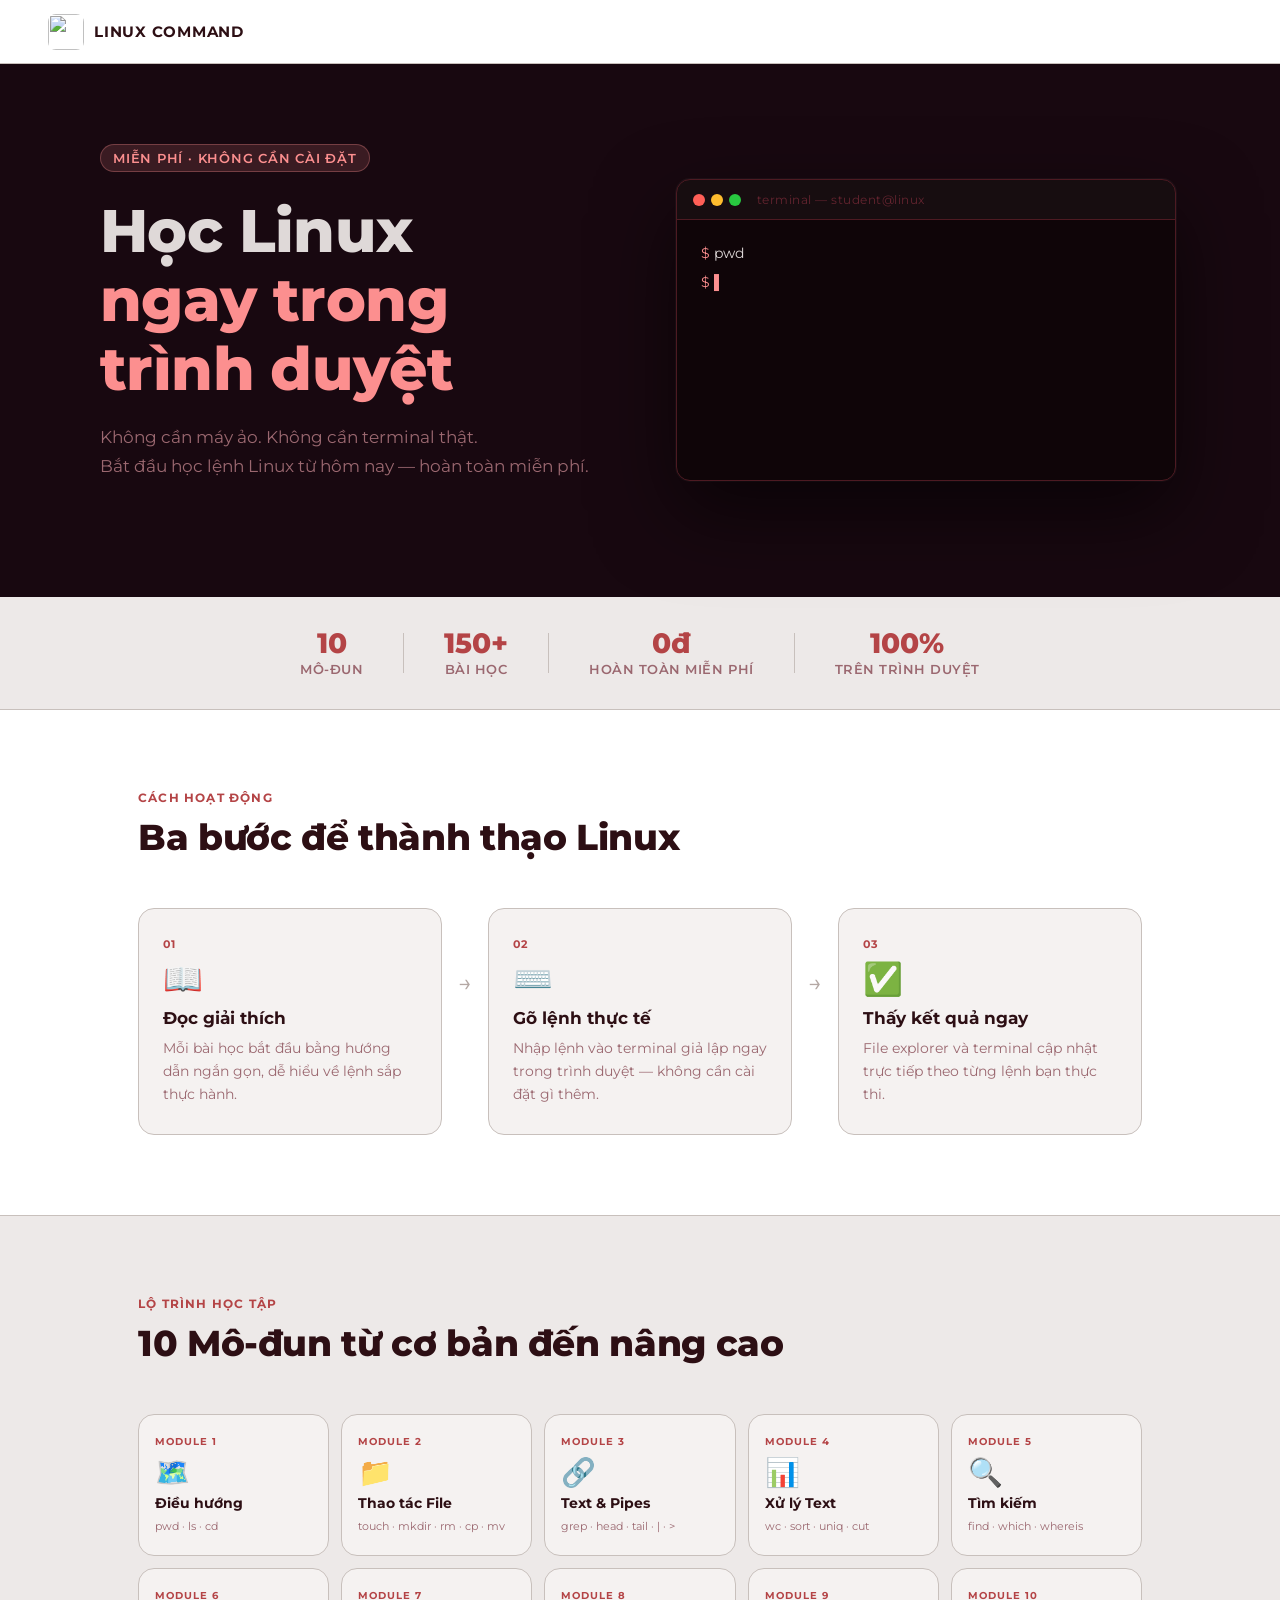
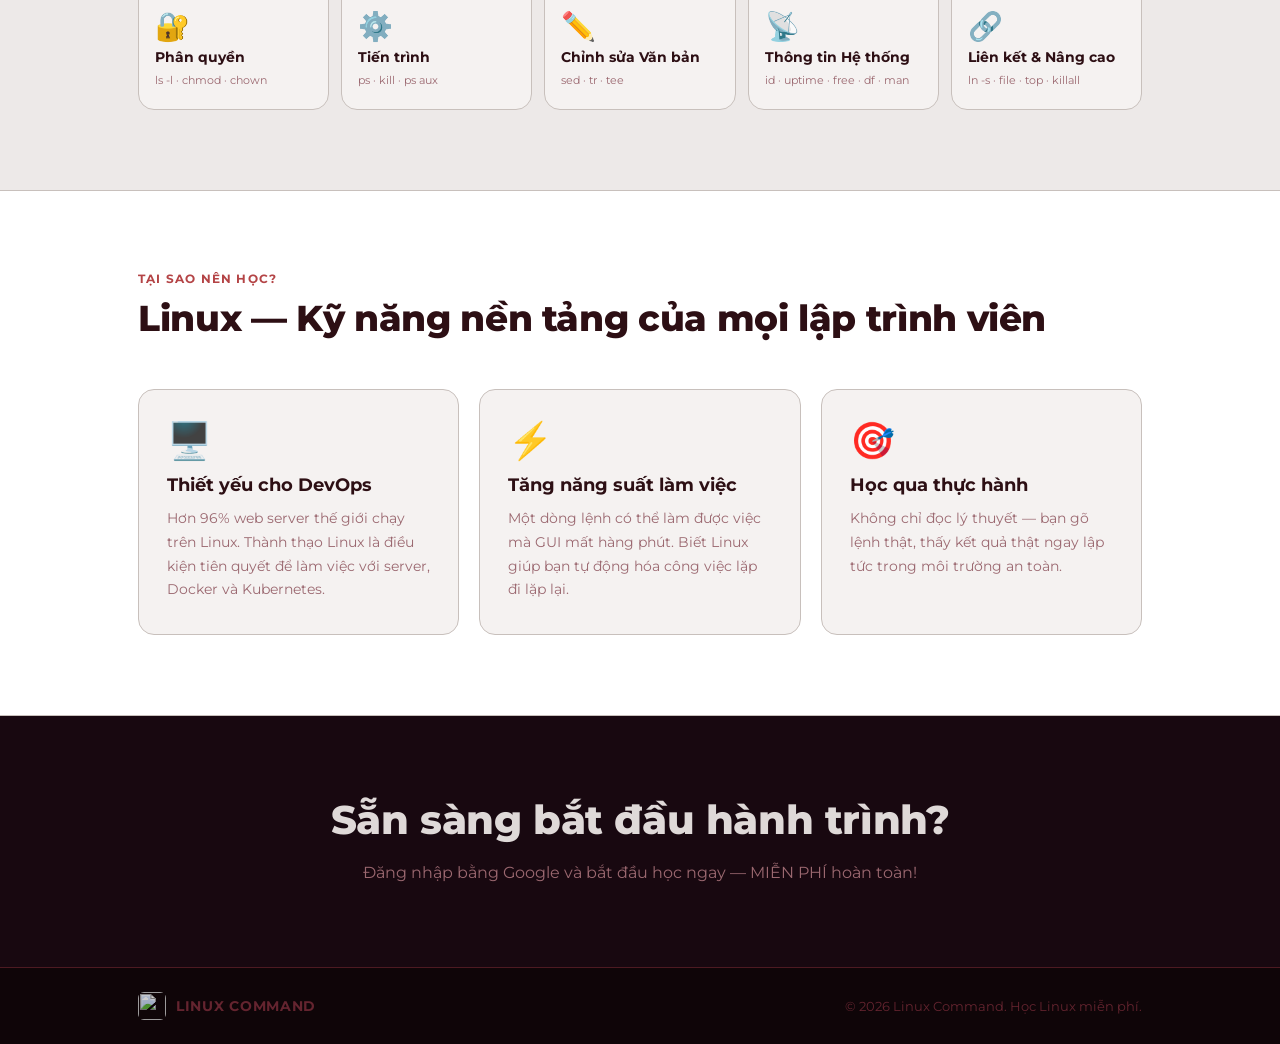
==== landing.html @ 8be02573 "first commit" ====
<!doctype html>
<html lang="vi">
    <head>
        <meta charset="UTF-8" />
        <meta name="viewport" content="width=device-width,initial-scale=1.0" />
        <title>Linux Command — Học Linux trong trình duyệt</title>

        <link rel="apple-touch-icon" sizes="57x57" href="Favicon/apple-icon-57x57.png" />
        <link rel="apple-touch-icon" sizes="60x60" href="Favicon/apple-icon-60x60.png" />
        <link rel="apple-touch-icon" sizes="72x72" href="Favicon/apple-icon-72x72.png" />
        <link rel="apple-touch-icon" sizes="76x76" href="Favicon/apple-icon-76x76.png" />
        <link rel="apple-touch-icon" sizes="114x114" href="Favicon/apple-icon-114x114.png" />
        <link rel="apple-touch-icon" sizes="120x120" href="Favicon/apple-icon-120x120.png" />
        <link rel="apple-touch-icon" sizes="144x144" href="Favicon/apple-icon-144x144.png" />
        <link rel="apple-touch-icon" sizes="152x152" href="Favicon/apple-icon-152x152.png" />
        <link rel="apple-touch-icon" sizes="180x180" href="Favicon/apple-icon-180x180.png" />
        <link rel="icon" type="image/png" sizes="192x192" href="Favicon/android-icon-192x192.png" />
        <link rel="icon" type="image/png" sizes="32x32" href="Favicon/favicon-32x32.png" />
        <link rel="icon" type="image/png" sizes="96x96" href="Favicon/favicon-96x96.png" />
        <link rel="icon" type="image/png" sizes="16x16" href="Favicon/favicon-16x16.png" />
        <link rel="manifest" href="Favicon/manifest.json" />
        <meta name="msapplication-TileColor" content="#280C10" />
        <meta name="msapplication-TileImage" content="Favicon/ms-icon-144x144.png" />
        <meta name="theme-color" content="#280C10" />

        <link rel="preconnect" href="https://fonts.googleapis.com" />
        <link rel="preconnect" href="https://fonts.gstatic.com" crossorigin />
        <link
            href="https://fonts.googleapis.com/css2?family=Montserrat:ital,wght@0,100..900;1,100..900&display=swap"
            rel="stylesheet"
        />

        <link rel="stylesheet" href="css/theme.css" />
        <link rel="stylesheet" href="css/animations.css" />
        <link rel="stylesheet" href="css/landing.css" />

        <script
            src="https://accounts.google.com/gsi/client"
            async
            onload="if (window._onGisLoad) window._onGisLoad();"
        ></script>
    </head>
    <body>
        <!-- ═══════════ NAV ═══════════ -->
        <header class="lnd-nav">
            <a class="lnd-nav-brand" href="landing.html">
                <img src="Logo.png" alt="" class="lnd-nav-logo" />
                <span class="lnd-nav-name">Linux Command</span>
            </a>
            <div id="gsi-btn-nav" class="lnd-nav-gsi"></div>
        </header>

        <!-- ═══════════ HERO ═══════════ -->
        <section class="lnd-hero">
            <div class="lnd-hero-cols">
                <div class="lnd-hero-content">
                    <div class="lnd-hero-badge">
                        Miễn phí · Không cần cài đặt
                    </div>
                    <h1 class="lnd-hero-h1">
                        Học Linux<br />
                        <span class="lnd-hero-accent"
                            >ngay trong trình&nbsp;duyệt</span
                        >
                    </h1>
                    <p class="lnd-hero-sub">
                        Không cần máy ảo. Không cần terminal thật.<br />
                        Bắt đầu học lệnh Linux từ hôm nay — hoàn toàn miễn phí.
                    </p>
                </div>

                <div class="lnd-hero-visual">
                    <div class="hero-term">
                        <div class="ht-bar">
                            <span class="ht-dot ht-red"></span>
                            <span class="ht-dot ht-yellow"></span>
                            <span class="ht-dot ht-green"></span>
                            <span class="ht-bar-label"
                                >terminal — student@linux</span
                            >
                        </div>
                        <div class="ht-body">
                            <div id="hero-term-lines"></div>
                            <div class="ht-cursor-row">
                                <span class="ht-ps">$ </span>
                                <span class="ht-blink">▌</span>
                            </div>
                        </div>
                    </div>
                </div>
            </div>
        </section>

        <!-- ═══════════ STATS ═══════════ -->
        <div class="lnd-stats">
            <div class="lnd-inner lnd-stats-inner">
                <div class="lnd-stat">
                    <span class="lnd-stat-n">10</span>
                    <span class="lnd-stat-l">Mô-đun</span>
                </div>
                <span class="lnd-stat-div"></span>
                <div class="lnd-stat">
                    <span class="lnd-stat-n">150+</span>
                    <span class="lnd-stat-l">Bài học</span>
                </div>
                <span class="lnd-stat-div"></span>
                <div class="lnd-stat">
                    <span class="lnd-stat-n">0đ</span>
                    <span class="lnd-stat-l">Hoàn toàn miễn phí</span>
                </div>
                <span class="lnd-stat-div"></span>
                <div class="lnd-stat">
                    <span class="lnd-stat-n">100%</span>
                    <span class="lnd-stat-l">Trên trình duyệt</span>
                </div>
            </div>
        </div>

        <!-- ═══════════ HOW IT WORKS ═══════════ -->
        <section class="lnd-how">
            <div class="lnd-inner">
                <div class="lnd-label">Cách hoạt động</div>
                <h2 class="lnd-h2">Ba bước để thành thạo Linux</h2>
                <div class="lnd-steps">
                    <div class="lnd-step">
                        <div class="lnd-step-n">01</div>
                        <div class="lnd-step-icon">📖</div>
                        <h3 class="lnd-step-h">Đọc giải thích</h3>
                        <p class="lnd-step-p">
                            Mỗi bài học bắt đầu bằng hướng dẫn ngắn gọn, dễ hiểu
                            về lệnh sắp thực hành.
                        </p>
                    </div>
                    <div class="lnd-step-arr">→</div>
                    <div class="lnd-step">
                        <div class="lnd-step-n">02</div>
                        <div class="lnd-step-icon">⌨️</div>
                        <h3 class="lnd-step-h">Gõ lệnh thực tế</h3>
                        <p class="lnd-step-p">
                            Nhập lệnh vào terminal giả lập ngay trong
                            trình&nbsp;duyệt — không cần cài đặt gì thêm.
                        </p>
                    </div>
                    <div class="lnd-step-arr">→</div>
                    <div class="lnd-step">
                        <div class="lnd-step-n">03</div>
                        <div class="lnd-step-icon">✅</div>
                        <h3 class="lnd-step-h">Thấy kết quả ngay</h3>
                        <p class="lnd-step-p">
                            File explorer và terminal cập nhật trực tiếp theo
                            từng lệnh bạn thực thi.
                        </p>
                    </div>
                </div>
            </div>
        </section>

        <!-- ═══════════ MODULES ═══════════ -->
        <section class="lnd-modules">
            <div class="lnd-inner">
                <div class="lnd-label">Lộ trình học tập</div>
                <h2 class="lnd-h2">10 Mô-đun từ cơ bản đến nâng&nbsp;cao</h2>
                <div class="lnd-mod-grid" id="lnd-mod-grid"></div>
            </div>
        </section>

        <!-- ═══════════ WHY ═══════════ -->
        <section class="lnd-why">
            <div class="lnd-inner">
                <div class="lnd-label">Tại sao nên học?</div>
                <h2 class="lnd-h2">
                    Linux — Kỹ năng nền tảng của mọi lập trình viên
                </h2>
                <div class="lnd-why-cards">
                    <div class="lnd-why-card">
                        <div class="lnd-why-icon">🖥️</div>
                        <h3>Thiết yếu cho DevOps</h3>
                        <p>
                            Hơn 96% web server thế giới chạy trên Linux. Thành
                            thạo Linux là điều kiện tiên quyết để làm việc với
                            server, Docker và Kubernetes.
                        </p>
                    </div>
                    <div class="lnd-why-card">
                        <div class="lnd-why-icon">⚡</div>
                        <h3>Tăng năng suất làm việc</h3>
                        <p>
                            Một dòng lệnh có thể làm được việc mà GUI mất hàng
                            phút. Biết Linux giúp bạn tự động hóa công việc lặp
                            đi lặp lại.
                        </p>
                    </div>
                    <div class="lnd-why-card">
                        <div class="lnd-why-icon">🎯</div>
                        <h3>Học qua thực hành</h3>
                        <p>
                            Không chỉ đọc lý thuyết — bạn gõ lệnh thật, thấy kết
                            quả thật ngay lập tức trong môi trường an toàn.
                        </p>
                    </div>
                </div>
            </div>
        </section>

        <!-- ═══════════ CTA ═══════════ -->
        <section class="lnd-cta">
            <div class="lnd-inner lnd-cta-inner">
                <h2 class="lnd-cta-h2">Sẵn sàng bắt đầu hành&nbsp;trình?</h2>
                <p class="lnd-cta-p">
                    Đăng nhập bằng Google và bắt đầu học ngay — MIỄN PHÍ hoàn
                    toàn!
                </p>
            </div>
        </section>

        <!-- ═══════════ FOOTER ═══════════ -->
        <footer class="lnd-footer">
            <div class="lnd-inner lnd-footer-inner">
                <div class="lnd-footer-brand">
                    <img src="Logo.png" alt="" class="lnd-footer-logo" />
                    <span class="lnd-footer-name">Linux Command</span>
                </div>
                <span class="lnd-footer-copy"
                    >© 2026 Linux Command. Học Linux miễn phí.</span
                >
            </div>
        </footer>

        <script type="module" src="js/landing.js"></script>
    </body>
</html>
---- css/theme.css ----
* {
    box-sizing: border-box;
    margin: 0;
    padding: 0;
}

:root {
    --bg: #ffffff;
    --bg2: #ede9e8;
    --bg3: #f5f2f1;
    --bg4: #faf8f7;
    --line: #c8c0bc;
    --line2: #b4a8a4;
    --line3: #9c8c88;

    --text: #2d0f14;
    --text2: #64242f;
    --text3: #9b6870;
    --text4: #b89498;

    --green: #b44446;
    --green2: #9c3638;
    --green3: #fce8e8;
    --green-bg: rgba(180, 68, 70, 0.08);

    --blue: #fc8f8f;
    --blue2: #e87272;
    --blue-bg: rgba(252, 143, 143, 0.12);

    --amber: #c07040;
    --amber2: #a05c30;
    --amber-bg: rgba(192, 112, 64, 0.08);

    --violet: #64242f;
    --violet2: #4d1a22;
    --violet-bg: rgba(100, 36, 47, 0.08);

    --cyan: #fc8f8f;
    --red: #c0302c;
    --red-bg: rgba(192, 48, 44, 0.08);

    --r: 10px;
    --r2: 16px;
    --r3: 22px;

    --mono: "Montserrat", sans-serif;
    --sans: "Montserrat", sans-serif;
}

html,
body {
    height: 100%;
    background: var(--bg);
    color: var(--text);
    font-family: var(--sans);
}

a {
    color: var(--text);
    text-decoration: none;
}
a:hover {
    color: var(--text2);
}
---- css/animations.css ----
@keyframes pulse {
    0%,
    100% {
        opacity: 1;
        box-shadow: 0 0 8px var(--green);
    }
    50% {
        opacity: 0.5;
        box-shadow: 0 0 3px var(--green);
    }
}

@keyframes fadeIn {
    from {
        opacity: 0;
        transform: translateY(-4px);
    }
    to {
        opacity: 1;
        transform: none;
    }
}

@keyframes bounce {
    from {
        transform: translateY(0);
    }
    to {
        transform: translateY(-6px);
    }
}

@keyframes fcIn {
    from {
        opacity: 0;
        transform: scale(0.94);
    }
    to {
        opacity: 1;
        transform: scale(1);
    }
}

@keyframes newItem {
    0% {
        opacity: 0;
        transform: scale(0.8);
        box-shadow: 0 0 0 0 rgba(180, 68, 70, 0.5);
    }
    60% {
        transform: scale(1.04);
        box-shadow: 0 0 20px 4px rgba(180, 68, 70, 0.2);
    }
    100% {
        opacity: 1;
        transform: scale(1);
        box-shadow: none;
    }
}
---- css/landing.css ----
/* ── Shared inner wrapper ───────────────────────────────── */
.lnd-inner {
    max-width: 1100px;
    margin: 0 auto;
    padding: 80px 48px;
}

/* ── Nav ────────────────────────────────────────────────── */
.lnd-nav {
    position: fixed;
    top: 0;
    left: 0;
    right: 0;
    z-index: 100;
    display: flex;
    align-items: center;
    justify-content: space-between;
    padding: 0 48px;
    height: 64px;
    background: var(--bg);
    border-bottom: 1px solid var(--line);
}
.lnd-nav-brand {
    display: flex;
    align-items: center;
    gap: 10px;
    text-decoration: none;
    color: var(--text);
}
.lnd-nav-brand:hover .lnd-nav-name {
    color: var(--green);
}
.lnd-nav-logo {
    width: 36px;
    height: 36px;
    border-radius: 8px;
    display: block;
    transition: opacity 0.2s;
}
.lnd-nav-brand:hover .lnd-nav-logo {
    opacity: 0.85;
}
.lnd-nav-name {
    font-size: 15px;
    font-weight: 700;
    letter-spacing: 0.05em;
    text-transform: uppercase;
    transition: color 0.2s;
}
.lnd-nav-gsi {
    display: flex;
    align-items: center;
    min-height: 44px;
    border-radius: 10px;
}

/* ── Hero ───────────────────────────────────────────────── */
.lnd-hero {
    background: #180810;
    width: 100%;
    margin-top: 64px;
}
.lnd-hero-cols {
    max-width: 1200px;
    margin: 0 auto;
    padding: 80px 60px;
    display: flex;
    align-items: center;
    gap: 64px;
}
.lnd-hero-content {
    flex: 1;
    min-width: 0;
}
.lnd-hero-visual {
    flex: 1;
    min-width: 0;
    display: flex;
    justify-content: center;
}

.lnd-hero-badge {
    display: inline-block;
    background: rgba(252, 143, 143, 0.15);
    border: 1px solid rgba(252, 143, 143, 0.3);
    color: #fc8f8f;
    font-size: 13px;
    font-weight: 600;
    letter-spacing: 0.06em;
    text-transform: uppercase;
    padding: 5px 12px;
    border-radius: 999px;
    margin-bottom: 24px;
}
.lnd-hero-h1 {
    font-size: clamp(36px, 5vw, 60px);
    font-weight: 800;
    line-height: 1.15;
    color: #dfd9d8;
    margin-bottom: 20px;
    letter-spacing: -0.01em;
}
.lnd-hero-accent {
    color: #fc8f8f;
}
.lnd-hero-sub {
    font-size: 17px;
    color: #9b6870;
    line-height: 1.7;
    margin-bottom: 36px;
}
.lnd-hero-cta {
    display: flex;
    gap: 12px;
    align-items: center;
    min-height: 44px;
}

/* ── Hero terminal ──────────────────────────────────────── */
.hero-term {
    background: #0f0508;
    border: 1px solid #4d1a22;
    border-radius: 14px;
    overflow: hidden;
    font-family: var(--mono);
    width: 100%;
    max-width: 500px;
    box-shadow:
        0 32px 80px rgba(0, 0, 0, 0.6),
        0 0 0 1px rgba(255, 255, 255, 0.04);
}
.ht-bar {
    display: flex;
    align-items: center;
    gap: 6px;
    padding: 12px 16px;
    background: rgba(255, 255, 255, 0.03);
    border-bottom: 1px solid #4d1a22;
}
.ht-dot {
    width: 12px;
    height: 12px;
    border-radius: 50%;
    background: #4d1a22;
}
.ht-red {
    background: #ff5f57;
}
.ht-yellow {
    background: #febc2e;
}
.ht-green {
    background: #28c840;
}
.ht-bar-label {
    margin-left: 10px;
    font-size: 12px;
    color: #64242f;
    letter-spacing: 0.04em;
}
.ht-body {
    padding: 20px 24px 24px;
    min-height: 260px;
    font-size: 14px;
    line-height: 1.9;
}
.ht-line {
    display: block;
}
.ht-cmd .ht-ps {
    color: #fc8f8f;
}
.ht-cmd .ht-txt {
    color: #dfd9d8;
}
.ht-out .ht-txt {
    color: #9b6870;
}
.ht-cursor-row {
    color: #fc8f8f;
    margin-top: 2px;
}
.ht-blink {
    animation: htBlink 1s step-start infinite;
}
@keyframes htBlink {
    0%,
    100% {
        opacity: 1;
    }
    50% {
        opacity: 0;
    }
}

/* ── Stats ──────────────────────────────────────────────── */
.lnd-stats {
    background: var(--bg2);
    border-bottom: 1px solid var(--line);
}
.lnd-stats-inner {
    display: flex;
    align-items: center;
    justify-content: center;
    gap: 0;
    padding: 32px 48px !important;
    flex-wrap: wrap;
    row-gap: 20px;
}
.lnd-stat {
    display: flex;
    flex-direction: column;
    align-items: center;
    gap: 4px;
    padding: 0 40px;
}
.lnd-stat-n {
    font-size: 28px;
    font-weight: 800;
    color: var(--green);
    line-height: 1;
}
.lnd-stat-l {
    font-size: 13px;
    color: var(--text3);
    letter-spacing: 0.04em;
    text-transform: uppercase;
    font-weight: 600;
}
.lnd-stat-div {
    width: 1px;
    height: 40px;
    background: var(--line);
    flex-shrink: 0;
}

/* ── Section shared ─────────────────────────────────────── */
.lnd-label {
    font-size: 12px;
    font-weight: 700;
    letter-spacing: 0.1em;
    text-transform: uppercase;
    color: var(--green);
    margin-bottom: 10px;
}
.lnd-h2 {
    font-size: clamp(24px, 3vw, 36px);
    font-weight: 800;
    color: var(--text);
    line-height: 1.25;
    margin-bottom: 48px;
    letter-spacing: -0.01em;
}

/* ── How it works ───────────────────────────────────────── */
.lnd-how {
    background: var(--bg);
    border-bottom: 1px solid var(--line);
}
.lnd-steps {
    display: flex;
    align-items: flex-start;
    gap: 16px;
}
.lnd-step {
    flex: 1;
    background: var(--bg3);
    border: 1px solid var(--line);
    border-radius: var(--r2);
    padding: 28px 24px;
    transition:
        border-color 0.2s,
        transform 0.2s;
}
.lnd-step:hover {
    border-color: var(--green3);
    transform: translateY(-3px);
}
.lnd-step-n {
    font-family: var(--mono);
    font-size: 11px;
    font-weight: 700;
    letter-spacing: 0.1em;
    color: var(--green);
    margin-bottom: 12px;
}
.lnd-step-icon {
    font-size: 32px;
    margin-bottom: 12px;
    line-height: 1;
}
.lnd-step-h {
    font-size: 17px;
    font-weight: 700;
    color: var(--text);
    margin-bottom: 8px;
    line-height: 1.3;
}
.lnd-step-p {
    font-size: 14px;
    color: var(--text3);
    line-height: 1.65;
}
.lnd-step-arr {
    font-size: 24px;
    color: var(--line2);
    flex-shrink: 0;
    padding-top: 60px;
    align-self: flex-start;
}

/* ── Modules ─────────────────────────────────────────────── */
.lnd-modules {
    background: var(--bg2);
    border-bottom: 1px solid var(--line);
}
.lnd-mod-grid {
    display: grid;
    grid-template-columns: repeat(5, 1fr);
    gap: 12px;
}
.lnd-mod-card {
    background: var(--bg3);
    border: 1px solid var(--line);
    border-radius: var(--r2);
    padding: 20px 16px;
    transition:
        border-color 0.2s,
        transform 0.2s;
}
.lnd-mod-card:hover {
    border-color: var(--green3);
    transform: translateY(-2px);
}
.lnd-mod-num {
    font-family: var(--mono);
    font-size: 10px;
    font-weight: 700;
    letter-spacing: 0.1em;
    color: var(--green);
    margin-bottom: 10px;
}
.lnd-mod-icon {
    font-size: 28px;
    line-height: 1;
    margin-bottom: 8px;
}
.lnd-mod-title {
    font-size: 14px;
    font-weight: 700;
    color: var(--text);
    margin-bottom: 6px;
    line-height: 1.3;
}
.lnd-mod-cmds {
    font-family: var(--mono);
    font-size: 11px;
    color: var(--text3);
    line-height: 1.5;
}

/* ── Why learn ──────────────────────────────────────────── */
.lnd-why {
    background: var(--bg);
    border-bottom: 1px solid var(--line);
}
.lnd-why-cards {
    display: grid;
    grid-template-columns: repeat(3, 1fr);
    gap: 20px;
}
.lnd-why-card {
    background: var(--bg3);
    border: 1px solid var(--line);
    border-radius: var(--r2);
    padding: 32px 28px;
    transition:
        border-color 0.2s,
        transform 0.2s;
}
.lnd-why-card:hover {
    border-color: var(--green3);
    transform: translateY(-3px);
}
.lnd-why-icon {
    font-size: 36px;
    margin-bottom: 16px;
    line-height: 1;
}
.lnd-why-card h3 {
    font-size: 18px;
    font-weight: 700;
    color: var(--text);
    margin-bottom: 10px;
    line-height: 1.3;
}
.lnd-why-card p {
    font-size: 14px;
    color: var(--text3);
    line-height: 1.7;
}

/* ── CTA ─────────────────────────────────────────────────── */
.lnd-cta {
    background: #180810;
}
.lnd-cta-inner {
    text-align: center;
    display: flex;
    flex-direction: column;
    align-items: center;
    gap: 16px;
}
.lnd-cta-h2 {
    font-size: clamp(26px, 3.5vw, 40px);
    font-weight: 800;
    color: #dfd9d8;
    line-height: 1.2;
    letter-spacing: -0.01em;
    margin: 0;
}
.lnd-cta-p {
    font-size: 16px;
    color: #9b6870;
    line-height: 1.65;
    margin: 0;
}

/* ── Footer ──────────────────────────────────────────────── */
.lnd-footer {
    background: #0f0508;
    border-top: 1px solid #4d1a22;
}
.lnd-footer-inner {
    display: flex;
    align-items: center;
    justify-content: space-between;
    padding: 24px 48px !important;
    flex-wrap: wrap;
    gap: 16px;
}
.lnd-footer-brand {
    display: flex;
    align-items: center;
    gap: 10px;
}
.lnd-footer-logo {
    width: 28px;
    height: 28px;
    border-radius: 6px;
    opacity: 0.8;
}
.lnd-footer-name {
    font-size: 14px;
    font-weight: 700;
    color: #64242f;
    letter-spacing: 0.05em;
    text-transform: uppercase;
}
.lnd-footer-copy {
    font-size: 13px;
    color: #64242f;
}

/* ── Responsive ──────────────────────────────────────────── */
@media (max-width: 960px) {
    .lnd-hero-cols {
        flex-direction: column;
        padding: 60px 32px;
        gap: 48px;
    }
    .lnd-hero-visual {
        width: 100%;
    }
    .hero-term {
        max-width: 100%;
    }
    .lnd-steps {
        flex-direction: column;
        gap: 12px;
    }
    .lnd-step-arr {
        display: none;
    }
    .lnd-mod-grid {
        grid-template-columns: repeat(2, 1fr);
    }
    .lnd-why-cards {
        grid-template-columns: 1fr;
    }
}

@media (max-width: 640px) {
    .lnd-nav {
        padding: 0 20px;
    }
    .lnd-nav-name {
        display: none;
    }
    .lnd-inner {
        padding: 60px 20px;
    }
    .lnd-stats-inner {
        padding: 24px 20px !important;
        gap: 0;
        column-gap: 0;
    }
    .lnd-stat {
        padding: 0 20px;
    }
    .lnd-stat-div {
        height: 32px;
    }
    .lnd-mod-grid {
        grid-template-columns: 1fr 1fr;
    }
    .lnd-footer-inner {
        padding: 20px !important;
        flex-direction: column;
        align-items: flex-start;
    }
}
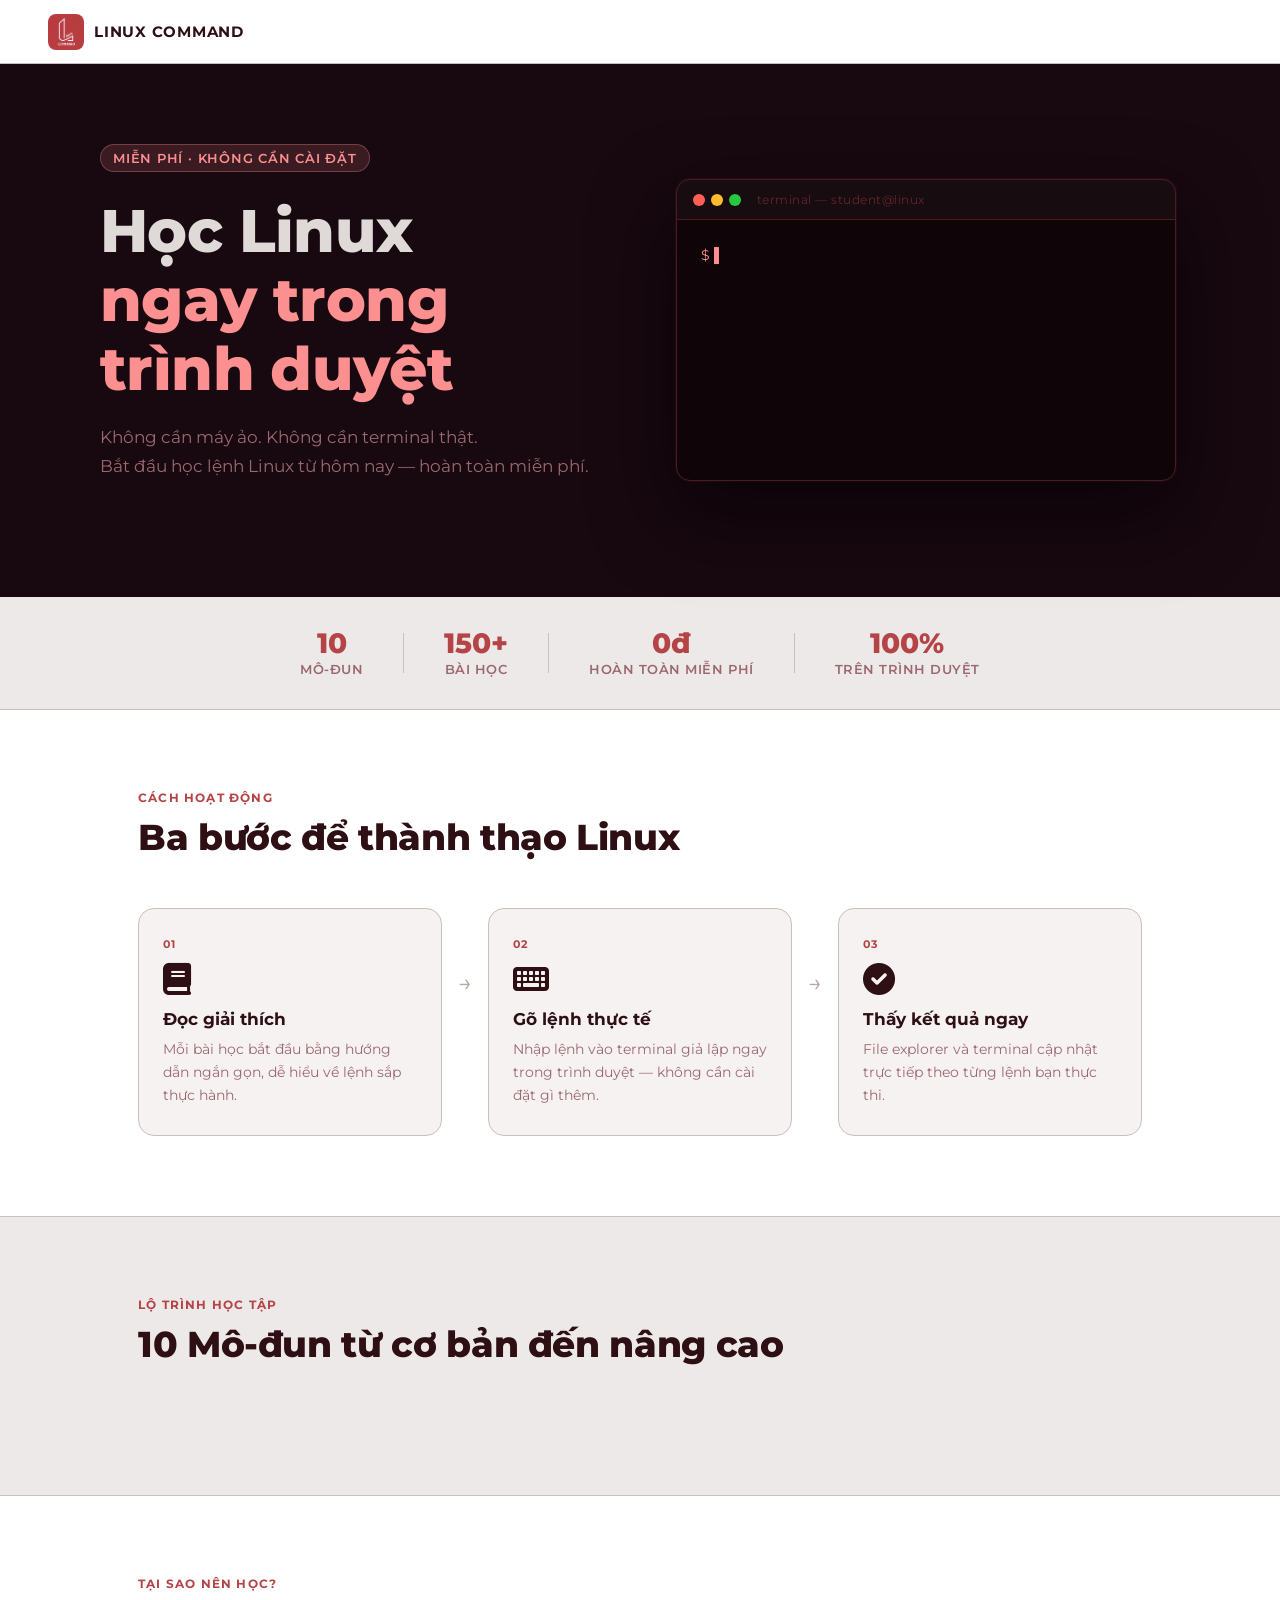
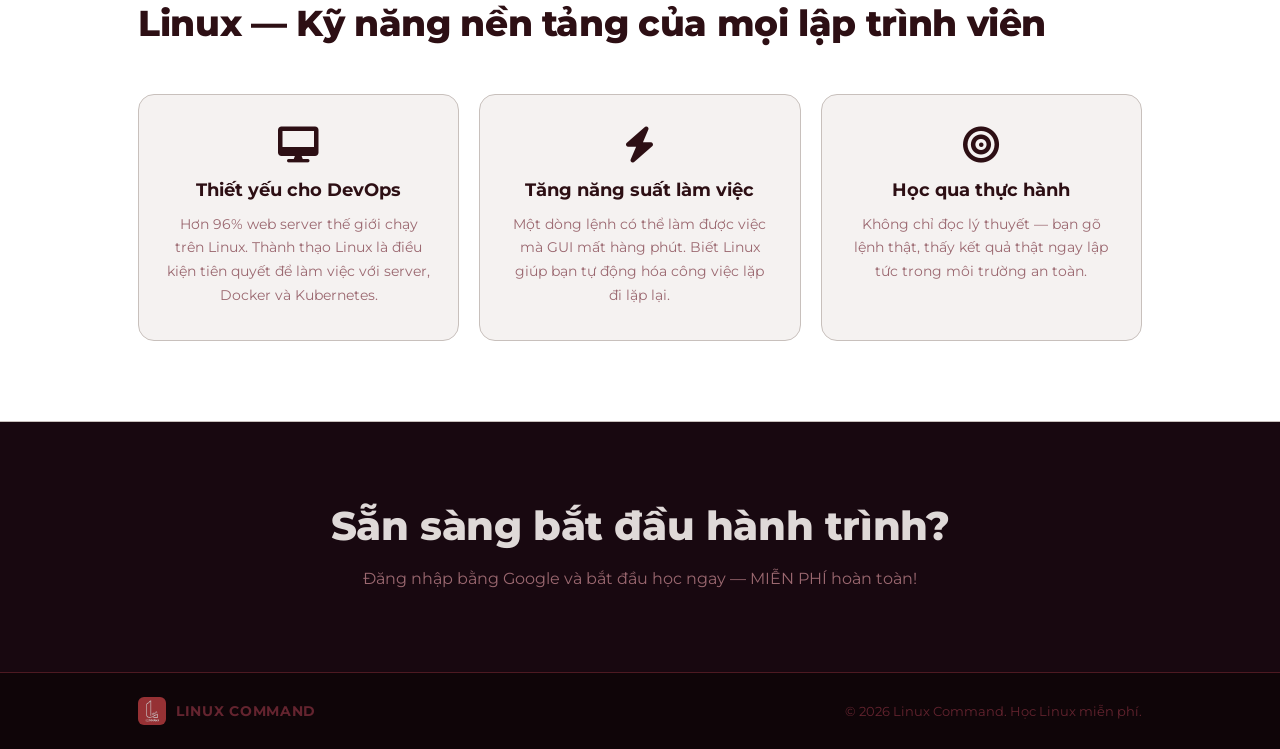
==== commit 659dbb4e: "update landing page styles and content" ====
--- a/landing.html
+++ b/landing.html
@@ -5,22 +5,81 @@
         <meta name="viewport" content="width=device-width,initial-scale=1.0" />
         <title>Linux Command — Học Linux trong trình duyệt</title>
 
-        <link rel="apple-touch-icon" sizes="57x57" href="Favicon/apple-icon-57x57.png" />
-        <link rel="apple-touch-icon" sizes="60x60" href="Favicon/apple-icon-60x60.png" />
-        <link rel="apple-touch-icon" sizes="72x72" href="Favicon/apple-icon-72x72.png" />
-        <link rel="apple-touch-icon" sizes="76x76" href="Favicon/apple-icon-76x76.png" />
-        <link rel="apple-touch-icon" sizes="114x114" href="Favicon/apple-icon-114x114.png" />
-        <link rel="apple-touch-icon" sizes="120x120" href="Favicon/apple-icon-120x120.png" />
-        <link rel="apple-touch-icon" sizes="144x144" href="Favicon/apple-icon-144x144.png" />
-        <link rel="apple-touch-icon" sizes="152x152" href="Favicon/apple-icon-152x152.png" />
-        <link rel="apple-touch-icon" sizes="180x180" href="Favicon/apple-icon-180x180.png" />
-        <link rel="icon" type="image/png" sizes="192x192" href="Favicon/android-icon-192x192.png" />
-        <link rel="icon" type="image/png" sizes="32x32" href="Favicon/favicon-32x32.png" />
-        <link rel="icon" type="image/png" sizes="96x96" href="Favicon/favicon-96x96.png" />
-        <link rel="icon" type="image/png" sizes="16x16" href="Favicon/favicon-16x16.png" />
+        <link
+            rel="apple-touch-icon"
+            sizes="57x57"
+            href="Favicon/apple-icon-57x57.png"
+        />
+        <link
+            rel="apple-touch-icon"
+            sizes="60x60"
+            href="Favicon/apple-icon-60x60.png"
+        />
+        <link
+            rel="apple-touch-icon"
+            sizes="72x72"
+            href="Favicon/apple-icon-72x72.png"
+        />
+        <link
+            rel="apple-touch-icon"
+            sizes="76x76"
+            href="Favicon/apple-icon-76x76.png"
+        />
+        <link
+            rel="apple-touch-icon"
+            sizes="114x114"
+            href="Favicon/apple-icon-114x114.png"
+        />
+        <link
+            rel="apple-touch-icon"
+            sizes="120x120"
+            href="Favicon/apple-icon-120x120.png"
+        />
+        <link
+            rel="apple-touch-icon"
+            sizes="144x144"
+            href="Favicon/apple-icon-144x144.png"
+        />
+        <link
+            rel="apple-touch-icon"
+            sizes="152x152"
+            href="Favicon/apple-icon-152x152.png"
+        />
+        <link
+            rel="apple-touch-icon"
+            sizes="180x180"
+            href="Favicon/apple-icon-180x180.png"
+        />
+        <link
+            rel="icon"
+            type="image/png"
+            sizes="192x192"
+            href="Favicon/android-icon-192x192.png"
+        />
+        <link
+            rel="icon"
+            type="image/png"
+            sizes="32x32"
+            href="Favicon/favicon-32x32.png"
+        />
+        <link
+            rel="icon"
+            type="image/png"
+            sizes="96x96"
+            href="Favicon/favicon-96x96.png"
+        />
+        <link
+            rel="icon"
+            type="image/png"
+            sizes="16x16"
+            href="Favicon/favicon-16x16.png"
+        />
         <link rel="manifest" href="Favicon/manifest.json" />
         <meta name="msapplication-TileColor" content="#280C10" />
-        <meta name="msapplication-TileImage" content="Favicon/ms-icon-144x144.png" />
+        <meta
+            name="msapplication-TileImage"
+            content="Favicon/ms-icon-144x144.png"
+        />
         <meta name="theme-color" content="#280C10" />
 
         <link rel="preconnect" href="https://fonts.googleapis.com" />
@@ -28,6 +87,10 @@
         <link
             href="https://fonts.googleapis.com/css2?family=Montserrat:ital,wght@0,100..900;1,100..900&display=swap"
             rel="stylesheet"
+        />
+        <link
+            rel="stylesheet"
+            href="https://cdnjs.cloudflare.com/ajax/libs/font-awesome/6.0.0/css/all.min.css"
         />
 
         <link rel="stylesheet" href="css/theme.css" />
@@ -124,7 +187,9 @@
                 <div class="lnd-steps">
                     <div class="lnd-step">
                         <div class="lnd-step-n">01</div>
-                        <div class="lnd-step-icon">📖</div>
+                        <div class="lnd-step-icon">
+                            <i class="fa-solid fa-book"></i>
+                        </div>
                         <h3 class="lnd-step-h">Đọc giải thích</h3>
                         <p class="lnd-step-p">
                             Mỗi bài học bắt đầu bằng hướng dẫn ngắn gọn, dễ hiểu
@@ -134,7 +199,9 @@
                     <div class="lnd-step-arr">→</div>
                     <div class="lnd-step">
                         <div class="lnd-step-n">02</div>
-                        <div class="lnd-step-icon">⌨️</div>
+                        <div class="lnd-step-icon">
+                            <i class="fa-solid fa-keyboard"></i>
+                        </div>
                         <h3 class="lnd-step-h">Gõ lệnh thực tế</h3>
                         <p class="lnd-step-p">
                             Nhập lệnh vào terminal giả lập ngay trong
@@ -144,7 +211,9 @@
                     <div class="lnd-step-arr">→</div>
                     <div class="lnd-step">
                         <div class="lnd-step-n">03</div>
-                        <div class="lnd-step-icon">✅</div>
+                        <div class="lnd-step-icon">
+                            <i class="fa-solid fa-check-circle"></i>
+                        </div>
                         <h3 class="lnd-step-h">Thấy kết quả ngay</h3>
                         <p class="lnd-step-p">
                             File explorer và terminal cập nhật trực tiếp theo
@@ -173,7 +242,9 @@
                 </h2>
                 <div class="lnd-why-cards">
                     <div class="lnd-why-card">
-                        <div class="lnd-why-icon">🖥️</div>
+                        <div class="lnd-why-icon">
+                            <i class="fa-solid fa-desktop"></i>
+                        </div>
                         <h3>Thiết yếu cho DevOps</h3>
                         <p>
                             Hơn 96% web server thế giới chạy trên Linux. Thành
@@ -182,7 +253,9 @@
                         </p>
                     </div>
                     <div class="lnd-why-card">
-                        <div class="lnd-why-icon">⚡</div>
+                        <div class="lnd-why-icon">
+                            <i class="fa-solid fa-bolt"></i>
+                        </div>
                         <h3>Tăng năng suất làm việc</h3>
                         <p>
                             Một dòng lệnh có thể làm được việc mà GUI mất hàng
@@ -191,7 +264,9 @@
                         </p>
                     </div>
                     <div class="lnd-why-card">
-                        <div class="lnd-why-icon">🎯</div>
+                        <div class="lnd-why-icon">
+                            <i class="fa-solid fa-bullseye"></i>
+                        </div>
                         <h3>Học qua thực hành</h3>
                         <p>
                             Không chỉ đọc lý thuyết — bạn gõ lệnh thật, thấy kết
--- a/css/landing.css
+++ b/css/landing.css
@@ -370,6 +370,7 @@
     gap: 20px;
 }
 .lnd-why-card {
+    text-align: center;
     background: var(--bg3);
     border: 1px solid var(--line);
     border-radius: var(--r2);
